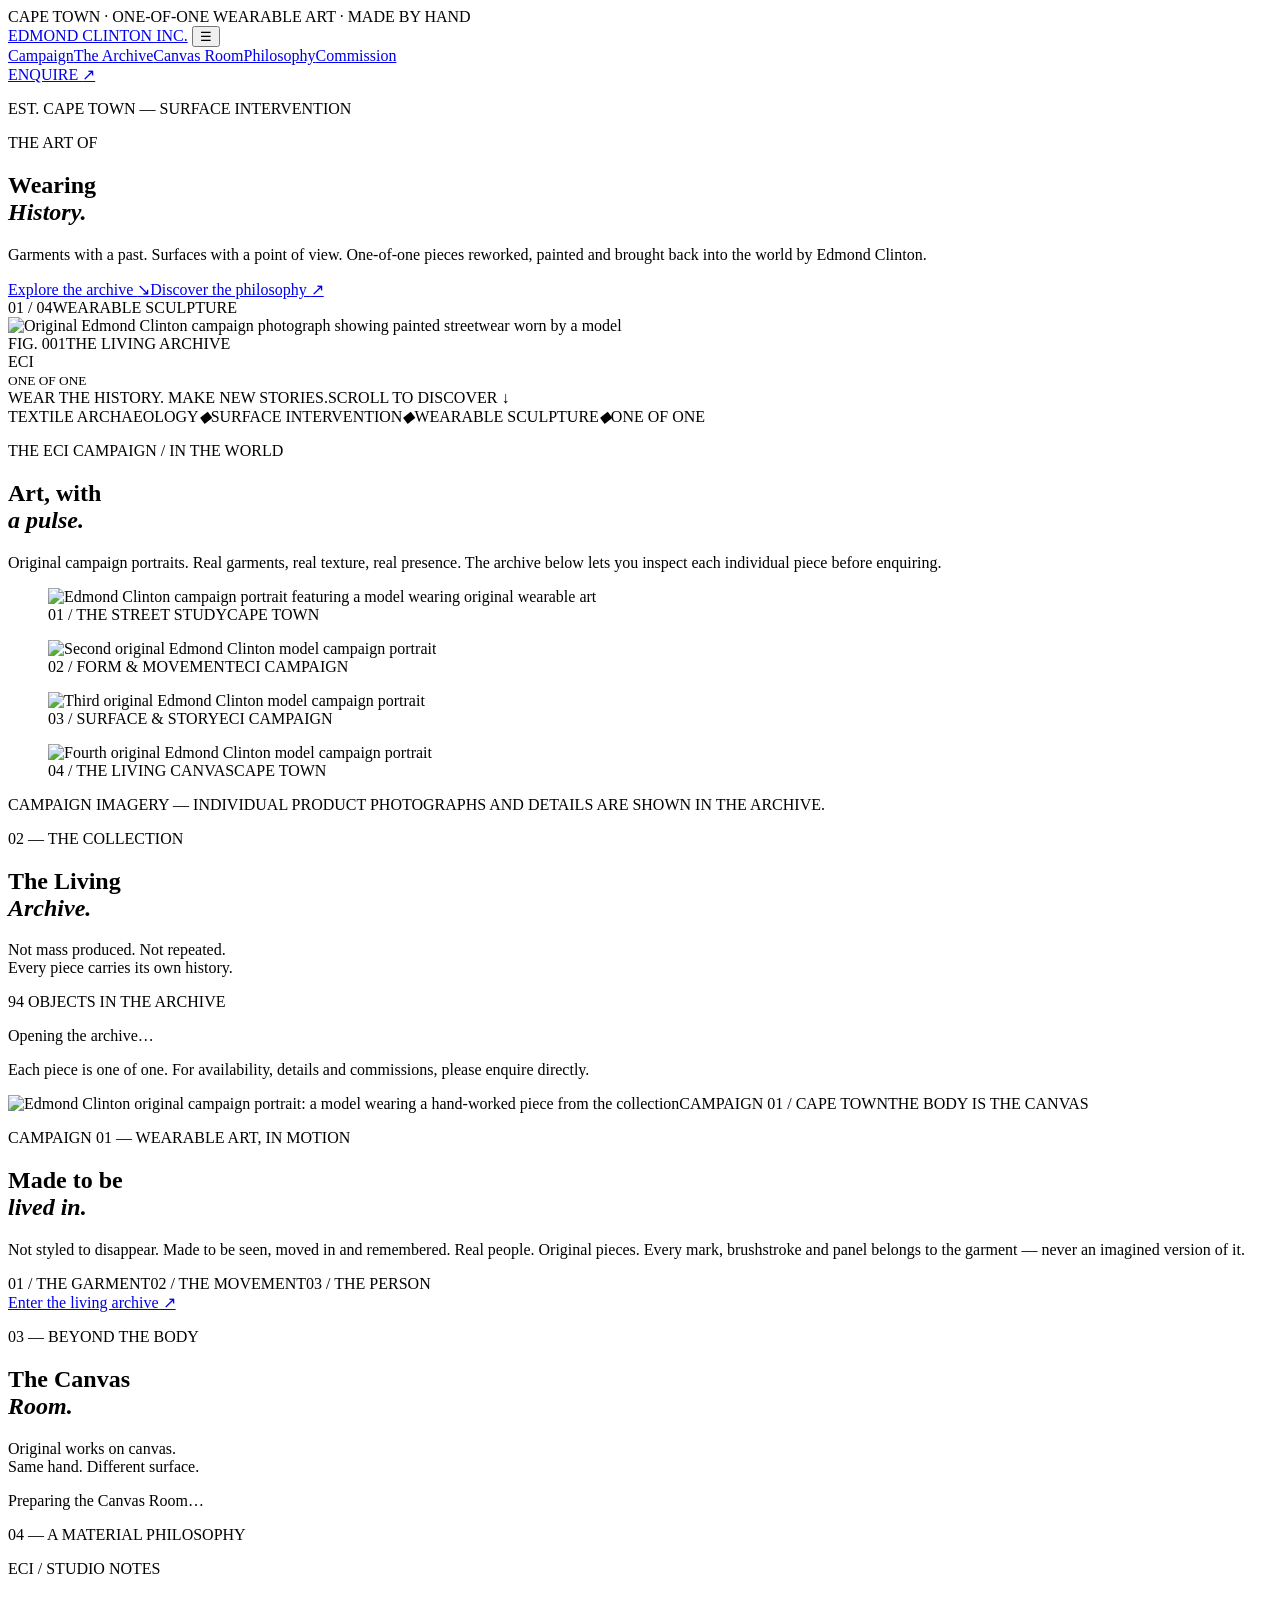
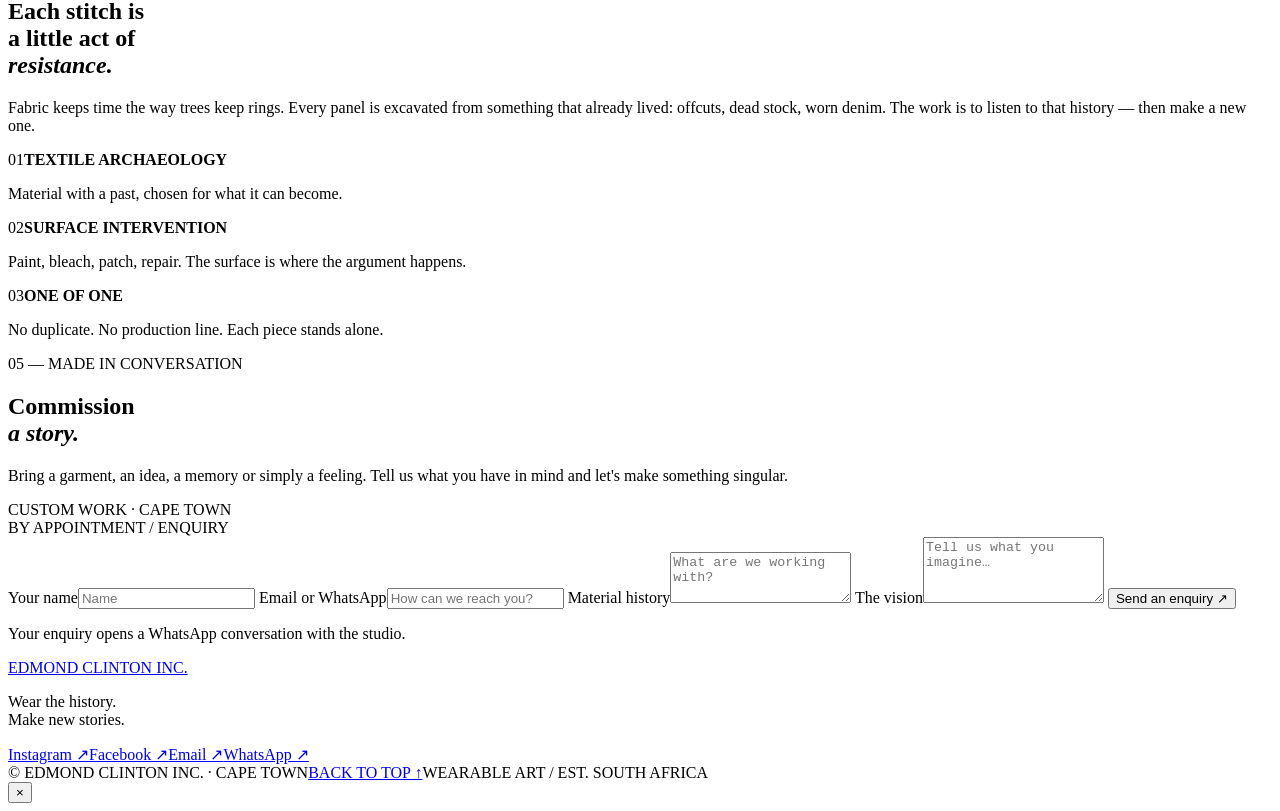
==== public/index.html @ 014661fa "Make the Edmond Clinton Inc. website feel like a million-dollar luxury fashion house while preservin" ====
<!doctype html>
<html lang="en">
<head>
<meta charset="utf-8">
<meta name="viewport" content="width=device-width,initial-scale=1">
<meta name="theme-color" content="#e8e1d5">
<title>Edmond Clinton Inc. — Wearable Art, Cape Town</title>
<meta name="description" content="One-of-one wearable art by Edmond Clinton. Reworked garments, hand-painted denim, bags and original canvases from Cape Town.">
<link rel="preconnect" href="https://asset-huggers.lovable.app">
<link rel="preconnect" href="https://fonts.googleapis.com">
<link rel="preconnect" href="https://fonts.gstatic.com" crossorigin>
<link href="https://fonts.googleapis.com/css2?family=DM+Sans:wght@400;500;600;700&family=Italiana&display=swap" rel="stylesheet">
<link rel="stylesheet" href="/styles.css">
<script defer src="/app.js"></script>
</head>
<body>
<div class="announcement">CAPE TOWN · ONE-OF-ONE WEARABLE ART · MADE BY HAND</div>
<header class="site-header">
  <a class="wordmark" href="#top" aria-label="Edmond Clinton Inc. home">EDMOND CLINTON <span>INC.</span></a>
  <button class="menu-toggle" aria-label="Open menu" aria-expanded="false">☰</button>
  <nav class="main-nav" aria-label="Main navigation">
    <a href="#campaign-portraits">Campaign</a><a href="#archive">The Archive</a><a href="#canvas-room">Canvas Room</a><a href="#philosophy">Philosophy</a><a href="#commission">Commission</a>
  </nav>
  <a class="header-contact" href="https://wa.me/27736453141" target="_blank" rel="noreferrer">ENQUIRE <span>↗</span></a>
</header>
<main id="top">
  <section class="hero">
    <div class="hero-copy">
      <p class="eyebrow">EST. CAPE TOWN — SURFACE INTERVENTION</p>
      <p class="hero-kicker">THE ART OF</p>
      <h1>Wearing<br><em>History.</em></h1>
      <p class="hero-intro">Garments with a past. Surfaces with a point of view. One-of-one pieces reworked, painted and brought back into the world by Edmond Clinton.</p>
      <div class="hero-actions"><a class="button button-dark" href="#archive">Explore the archive <span>↘</span></a><a class="text-link" href="#philosophy">Discover the philosophy <span>↗</span></a></div>
      <div class="hero-index"><span>01 / 04</span><span>WEARABLE SCULPTURE</span></div>
    </div>
    <div class="hero-visual">
      <img class="hero-main-image" src="https://asset-huggers.lovable.app/__l5e/assets-v1/2b3abc9a-4fe6-4f8a-a78d-d87d293d0a7b/hero-current-01.webp" alt="Original Edmond Clinton campaign photograph showing painted streetwear worn by a model">
      <div class="image-note"><span>FIG. 001</span><span>THE LIVING ARCHIVE</span></div>
      <div class="hero-stamp">ECI<br><small>ONE OF ONE</small></div>
    </div>
    <div class="hero-bottom"><span>WEAR THE HISTORY. MAKE NEW STORIES.</span><span>SCROLL TO DISCOVER ↓</span></div>
  </section>

  <section class="manifesto-strip" aria-label="Studio principles"><span>TEXTILE ARCHAEOLOGY</span><i aria-hidden="true">◆</i><span>SURFACE INTERVENTION</span><i aria-hidden="true">◆</i><span>WEARABLE SCULPTURE</span><i aria-hidden="true">◆</i><span>ONE OF ONE</span></section>

  <section class="model-editorial reveal-section" id="campaign-portraits">
    <div class="model-editorial-heading"><p class="eyebrow">THE ECI CAMPAIGN / IN THE WORLD</p><h2>Art, with<br><em>a pulse.</em></h2><p>Original campaign portraits. Real garments, real texture, real presence. The archive below lets you inspect each individual piece before enquiring.</p></div>
    <div class="model-editorial-grid">
      <figure class="model-portrait portrait-tall"><img loading="lazy" src="https://asset-huggers.lovable.app/__l5e/assets-v1/2b3abc9a-4fe6-4f8a-a78d-d87d293d0a7b/hero-current-01.webp" alt="Edmond Clinton campaign portrait featuring a model wearing original wearable art"><figcaption><span>01 / THE STREET STUDY</span><span>CAPE TOWN</span></figcaption></figure>
      <figure class="model-portrait portrait-offset"><img loading="lazy" src="https://asset-huggers.lovable.app/__l5e/assets-v1/9ddf5e12-3514-4181-bae5-a12264320779/hero-current-02.webp" alt="Second original Edmond Clinton model campaign portrait"><figcaption><span>02 / FORM & MOVEMENT</span><span>ECI CAMPAIGN</span></figcaption></figure>
      <figure class="model-portrait"><img loading="lazy" src="https://asset-huggers.lovable.app/__l5e/assets-v1/924d585c-c392-46d4-99f9-01ea27f6611c/hero-current-03.webp" alt="Third original Edmond Clinton model campaign portrait"><figcaption><span>03 / SURFACE & STORY</span><span>ECI CAMPAIGN</span></figcaption></figure>
      <figure class="model-portrait portrait-offset"><img loading="lazy" src="https://asset-huggers.lovable.app/__l5e/assets-v1/ac287510-113c-434d-a4fc-0f08b7e56bba/hero-current-04.webp" alt="Fourth original Edmond Clinton model campaign portrait"><figcaption><span>04 / THE LIVING CANVAS</span><span>CAPE TOWN</span></figcaption></figure>
    </div>
    <p class="model-editorial-note">CAMPAIGN IMAGERY — INDIVIDUAL PRODUCT PHOTOGRAPHS AND DETAILS ARE SHOWN IN THE ARCHIVE.</p>
  </section>

  <section class="section archive-section" id="archive">
    <div class="section-heading">
      <div><p class="eyebrow">02 — THE COLLECTION</p><h2>The Living<br><em>Archive.</em></h2></div>
      <p class="section-aside">Not mass produced. Not repeated.<br>Every piece carries its own history.</p>
    </div>
    <div class="archive-toolbar"><p><span id="item-count">94</span> OBJECTS IN THE ARCHIVE</p><div class="filters" id="filters" aria-label="Filter archive"></div></div>
    <div class="product-grid" id="product-grid" aria-live="polite"><div class="loading">Opening the archive…</div></div>
    <p class="archive-footnote">Each piece is one of one. For availability, details and commissions, please enquire directly.</p>
  </section>

  <section class="campaign-band reveal-section" aria-label="Wearable Art in Motion campaign">
    <div class="campaign-image"><img src="https://asset-huggers.lovable.app/__l5e/assets-v1/924d585c-c392-46d4-99f9-01ea27f6611c/hero-current-03.webp" alt="Edmond Clinton original campaign portrait: a model wearing a hand-worked piece from the collection"><span class="campaign-image-index">CAMPAIGN 01 / CAPE TOWN</span><span class="campaign-image-caption">THE BODY IS THE CANVAS</span></div>
    <div class="campaign-copy"><p class="eyebrow">CAMPAIGN 01 — WEARABLE ART, IN MOTION</p><h2>Made to be<br><em>lived in.</em></h2><p>Not styled to disappear. Made to be seen, moved in and remembered. Real people. Original pieces. Every mark, brushstroke and panel belongs to the garment — never an imagined version of it.</p><div class="campaign-credits"><span>01 / THE GARMENT</span><span>02 / THE MOVEMENT</span><span>03 / THE PERSON</span></div><a class="text-link" href="#archive">Enter the living archive ↗</a></div>
  </section>

  <section class="section canvas-section" id="canvas-room">
    <div class="section-heading"><div><p class="eyebrow">03 — BEYOND THE BODY</p><h2>The Canvas<br><em>Room.</em></h2></div><p class="section-aside">Original works on canvas.<br>Same hand. Different surface.</p></div>
    <div class="canvas-grid" id="canvas-grid"><div class="loading">Preparing the Canvas Room…</div></div>
  </section>

  <section class="philosophy" id="philosophy">
    <div class="philosophy-top"><p class="eyebrow">04 — A MATERIAL PHILOSOPHY</p><span>ECI / STUDIO NOTES</span></div>
    <h2>Each stitch is<br>a little act of<br><em>resistance.</em></h2>
    <div class="philosophy-bottom"><p>Fabric keeps time the way trees keep rings. Every panel is excavated from something that already lived: offcuts, dead stock, worn denim. The work is to listen to that history — then make a new one.</p><div class="principles"><div><span>01</span><strong>TEXTILE ARCHAEOLOGY</strong><p>Material with a past, chosen for what it can become.</p></div><div><span>02</span><strong>SURFACE INTERVENTION</strong><p>Paint, bleach, patch, repair. The surface is where the argument happens.</p></div><div><span>03</span><strong>ONE OF ONE</strong><p>No duplicate. No production line. Each piece stands alone.</p></div></div></div>
  </section>

  <section class="commission-section" id="commission">
    <div class="commission-intro"><p class="eyebrow">05 — MADE IN CONVERSATION</p><h2>Commission<br><em>a story.</em></h2><p>Bring a garment, an idea, a memory or simply a feeling. Tell us what you have in mind and let's make something singular.</p><div class="commission-note">CUSTOM WORK · CAPE TOWN<br>BY APPOINTMENT / ENQUIRY</div></div>
    <form class="commission-form" id="commission-form">
      <label>Your name<input name="name" required placeholder="Name"></label>
      <label>Email or WhatsApp<input name="contact" required placeholder="How can we reach you?"></label>
      <label>Material history<textarea name="material" rows="3" placeholder="What are we working with?"></textarea></label>
      <label>The vision<textarea name="vision" rows="4" placeholder="Tell us what you imagine…"></textarea></label>
      <button class="button button-light" type="submit">Send an enquiry <span>↗</span></button>
      <p class="form-note">Your enquiry opens a WhatsApp conversation with the studio.</p>
    </form>
  </section>
</main>
<footer class="site-footer" id="contact"><div class="footer-top"><a class="wordmark footer-wordmark" href="#top">EDMOND CLINTON <span>INC.</span></a><p>Wear the history.<br>Make new stories.</p><div class="footer-links"><a href="https://instagram.com/Bulkchaser1212" target="_blank" rel="noreferrer">Instagram ↗</a><a href="https://facebook.com/Bulkchaser" target="_blank" rel="noreferrer">Facebook ↗</a><a href="mailto:bulkchaser664@gmail.com">Email ↗</a><a href="https://wa.me/27736453141" target="_blank" rel="noreferrer">WhatsApp ↗</a></div></div><div class="footer-bottom"><span>© EDMOND CLINTON INC. · CAPE TOWN</span><a href="#top">BACK TO TOP ↑</a><span>WEARABLE ART / EST. SOUTH AFRICA</span></div></footer>

<div class="product-modal" id="product-modal" aria-hidden="true"><button class="modal-close" aria-label="Close details">×</button><div class="modal-content" id="modal-content"></div></div>
</body>
</html>
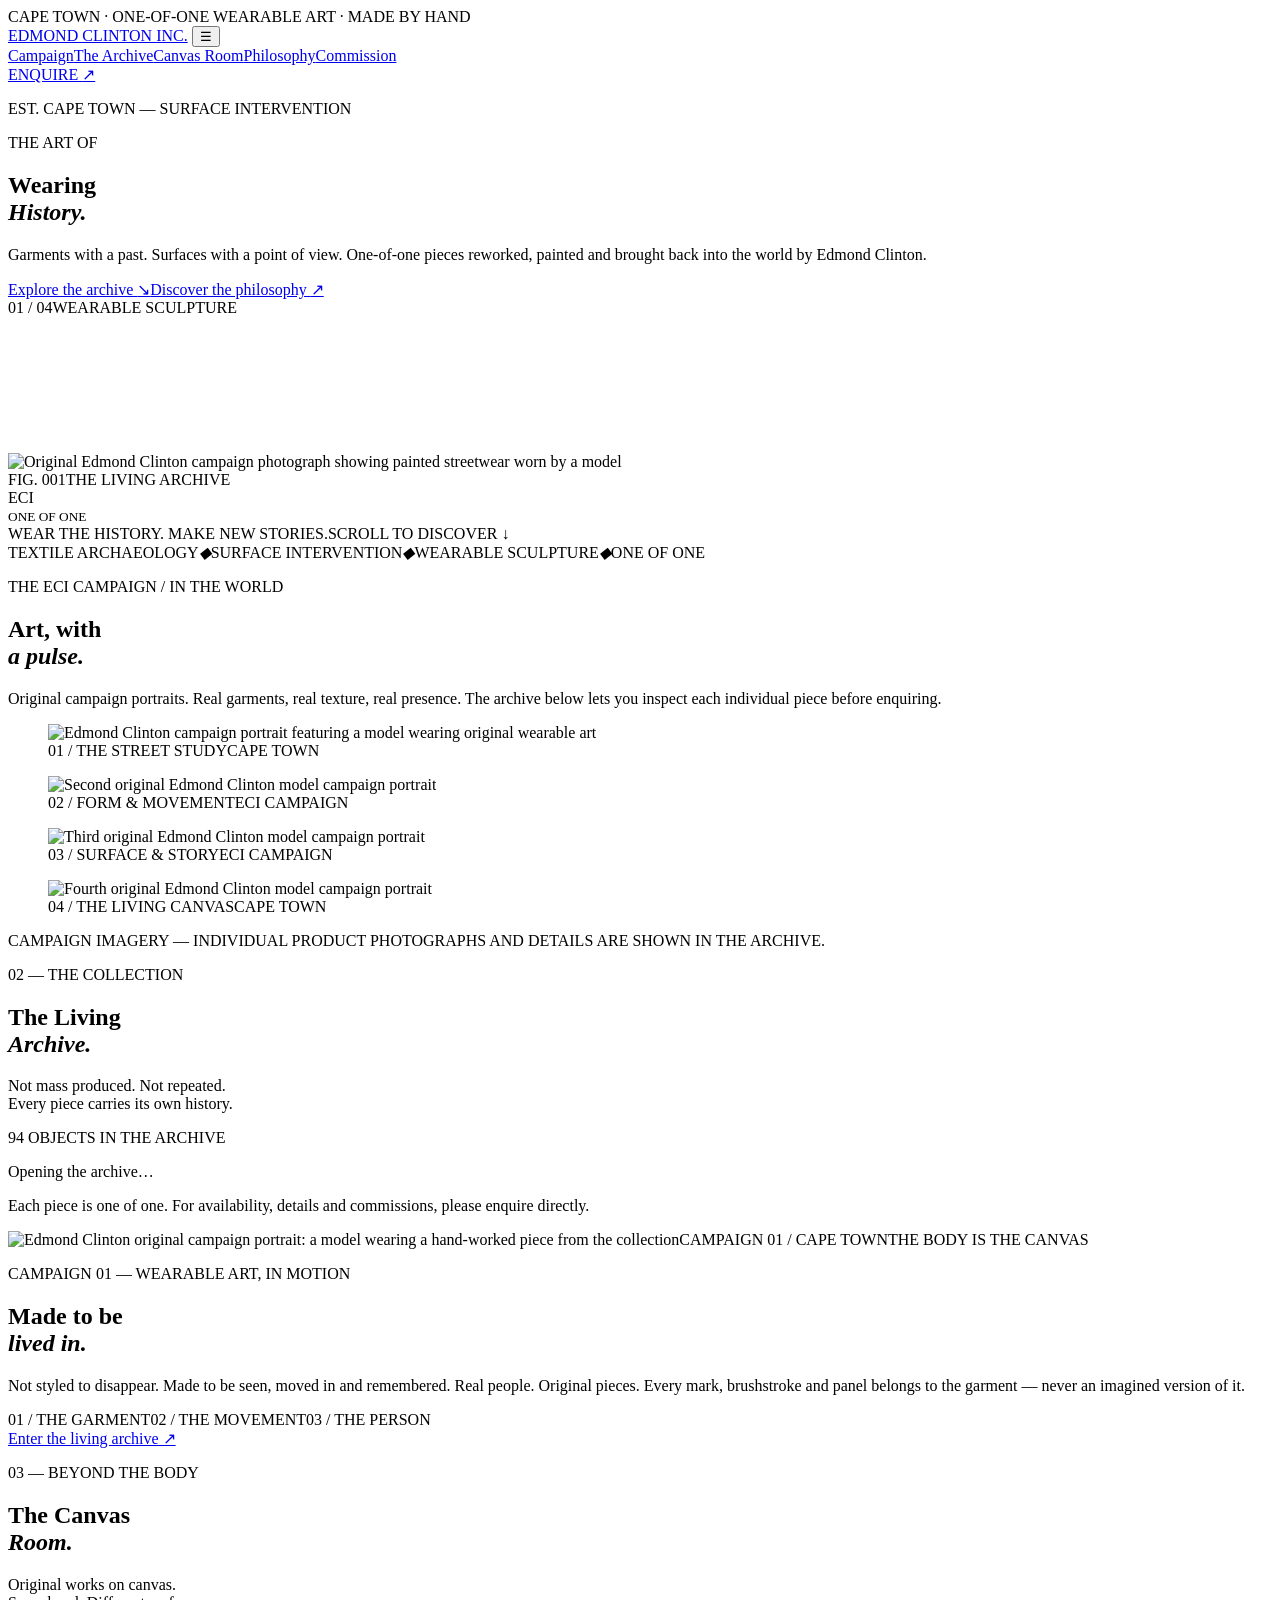
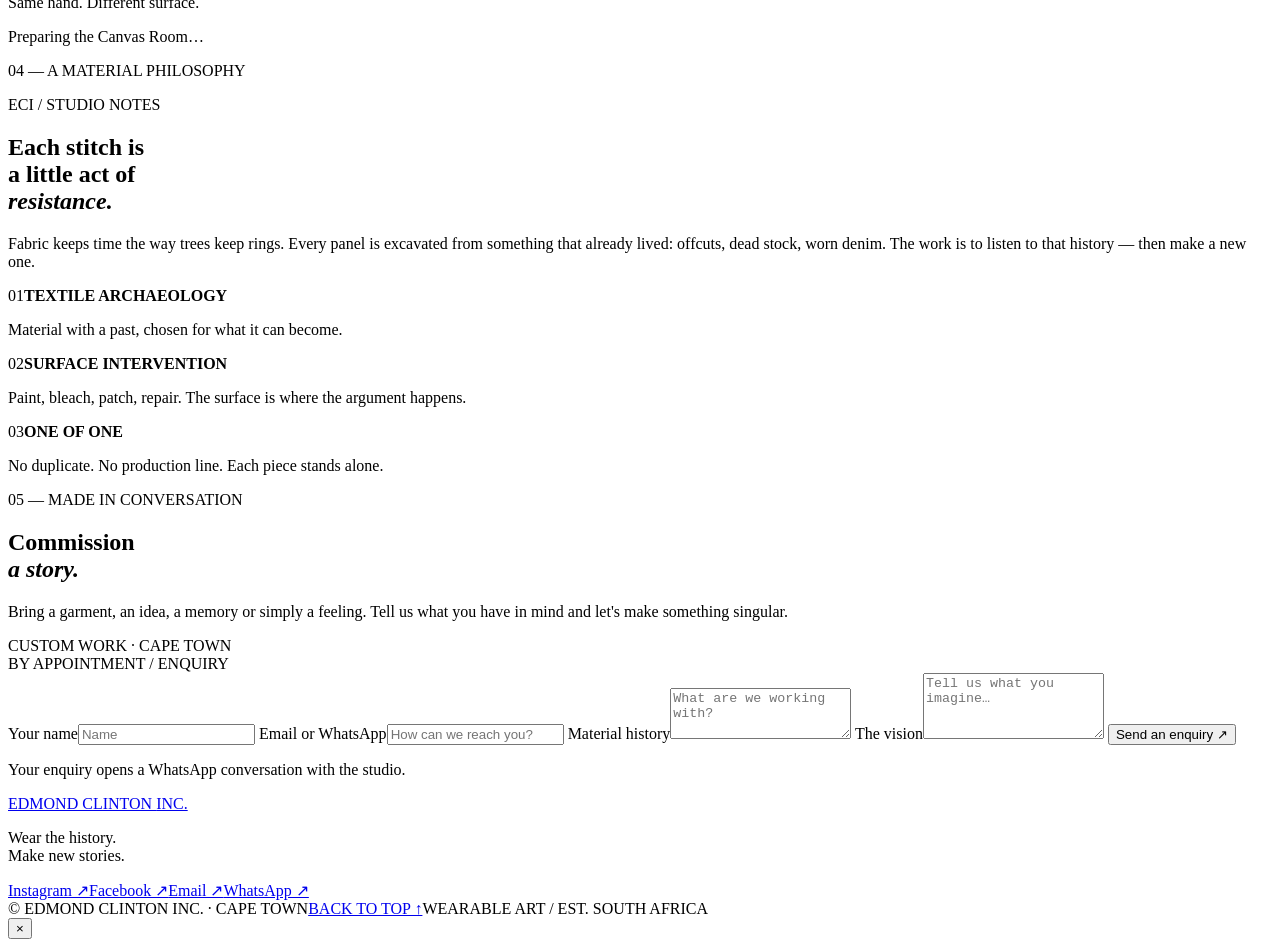
==== commit f08d21bd: "Replace the background of the selected original campaign portrait using real foreground segmentation" ====
--- a/public/index.html
+++ b/public/index.html
@@ -34,7 +34,8 @@
       <div class="hero-index"><span>01 / 04</span><span>WEARABLE SCULPTURE</span></div>
     </div>
     <div class="hero-visual">
-      <img class="hero-main-image" src="https://asset-huggers.lovable.app/__l5e/assets-v1/2b3abc9a-4fe6-4f8a-a78d-d87d293d0a7b/hero-current-01.webp" alt="Original Edmond Clinton campaign photograph showing painted streetwear worn by a model">
+      <img id="hero-original-image" class="hero-main-image" src="/images/campaign-original-01.webp" alt="Original Edmond Clinton campaign photograph showing painted streetwear worn by a model">
+      <canvas id="hero-composite-canvas" class="hero-composite-canvas" aria-hidden="true"></canvas>
       <div class="image-note"><span>FIG. 001</span><span>THE LIVING ARCHIVE</span></div>
       <div class="hero-stamp">ECI<br><small>ONE OF ONE</small></div>
     </div>
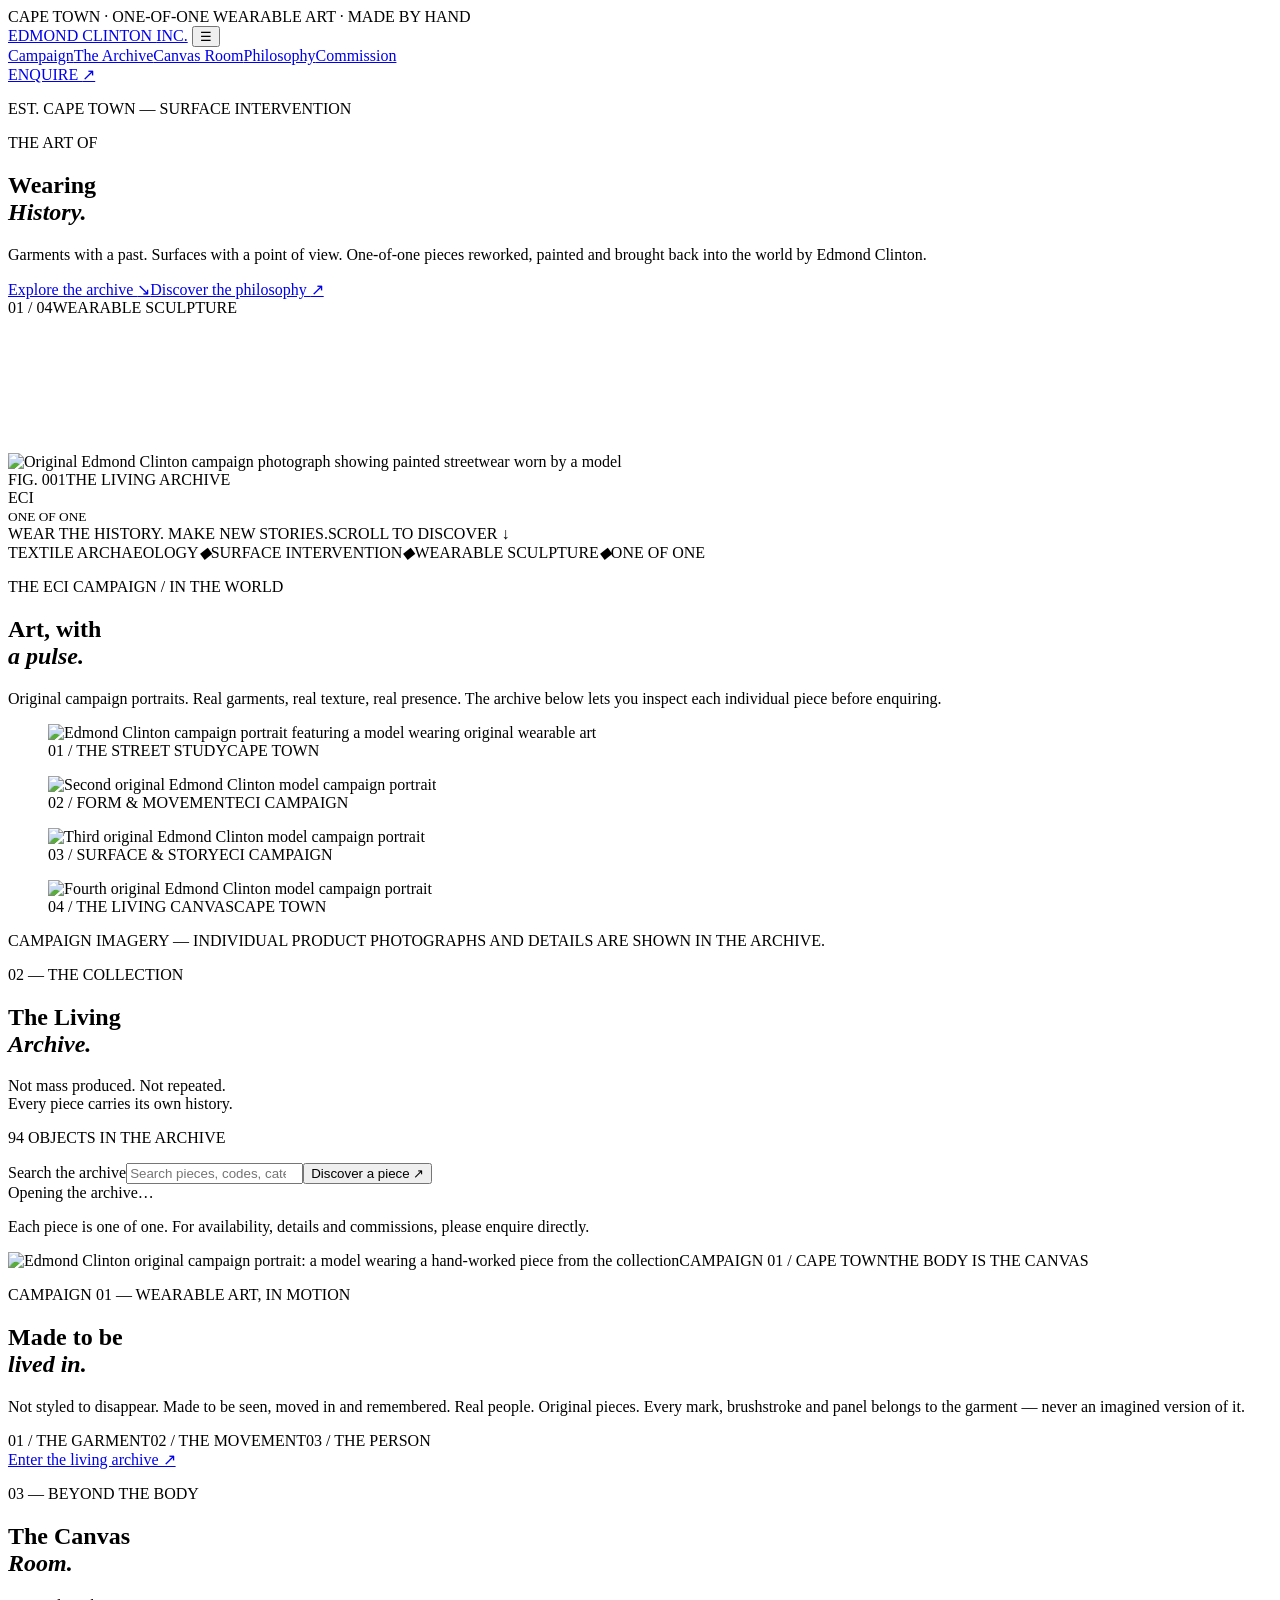
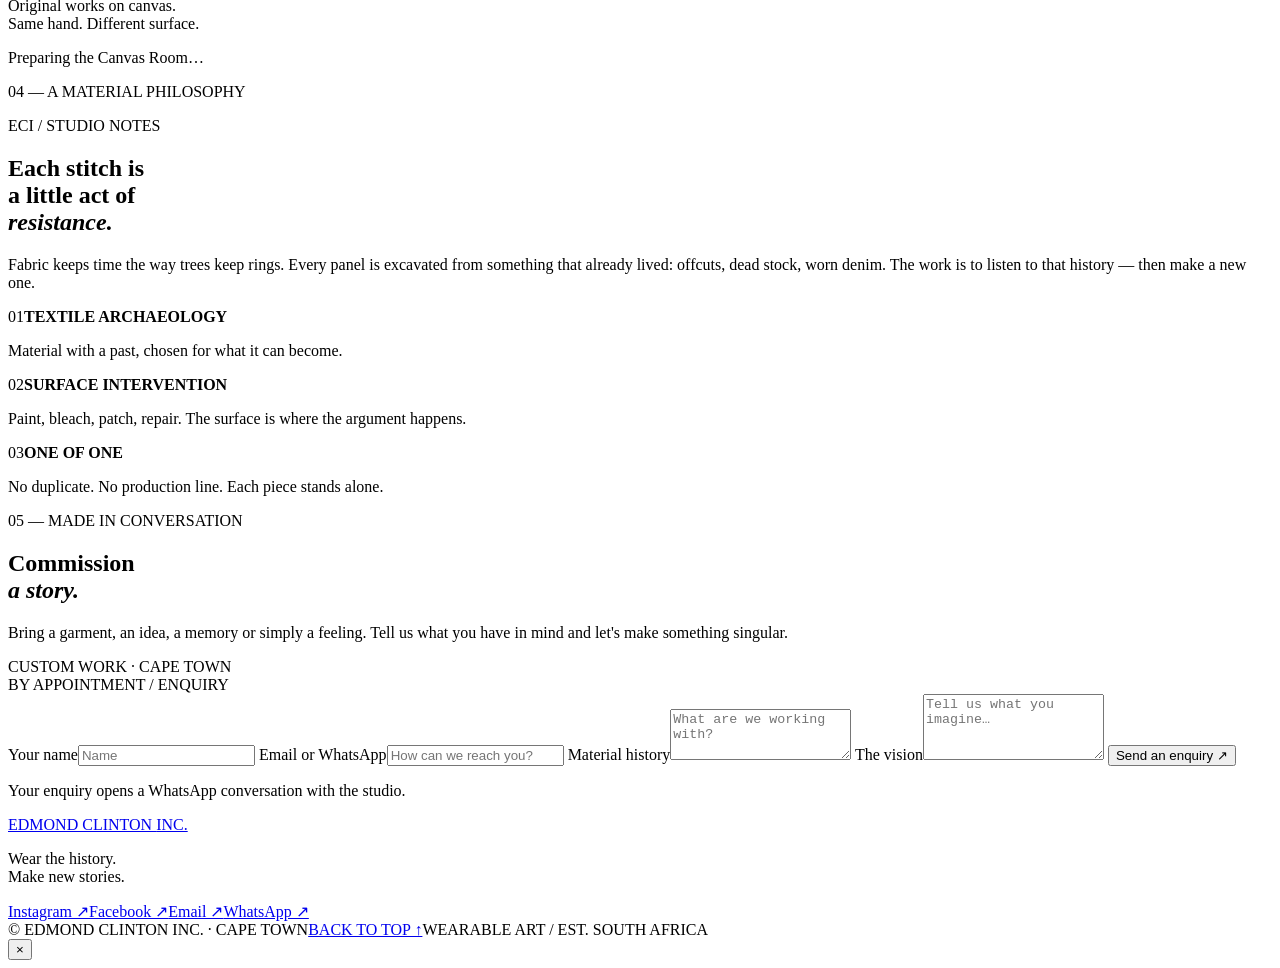
==== commit 1aa16b64: "Improve website speed and make the archive more interactive. Defer campaign processing until after i" ====
--- a/public/index.html
+++ b/public/index.html
@@ -7,6 +7,9 @@
 <title>Edmond Clinton Inc. — Wearable Art, Cape Town</title>
 <meta name="description" content="One-of-one wearable art by Edmond Clinton. Reworked garments, hand-painted denim, bags and original canvases from Cape Town.">
 <link rel="preconnect" href="https://asset-huggers.lovable.app">
+<link rel="preconnect" href="https://cdn.jsdelivr.net" crossorigin>
+<link rel="preconnect" href="https://storage.googleapis.com" crossorigin>
+<link rel="preload" as="image" href="/images/campaign-original-01.webp" fetchpriority="high">
 <link rel="preconnect" href="https://fonts.googleapis.com">
 <link rel="preconnect" href="https://fonts.gstatic.com" crossorigin>
 <link href="https://fonts.googleapis.com/css2?family=DM+Sans:wght@400;500;600;700&family=Italiana&display=swap" rel="stylesheet">
@@ -60,7 +63,7 @@
       <div><p class="eyebrow">02 — THE COLLECTION</p><h2>The Living<br><em>Archive.</em></h2></div>
       <p class="section-aside">Not mass produced. Not repeated.<br>Every piece carries its own history.</p>
     </div>
-    <div class="archive-toolbar"><p><span id="item-count">94</span> OBJECTS IN THE ARCHIVE</p><div class="filters" id="filters" aria-label="Filter archive"></div></div>
+    <div class="archive-toolbar"><p><span id="item-count">94</span> OBJECTS IN THE ARCHIVE</p><div class="archive-tools"><label class="archive-search"><span class="sr-only">Search the archive</span><input id="archive-search" type="search" placeholder="Search pieces, codes, categories…" autocomplete="off"></label><button class="archive-discover" id="archive-discover" type="button">Discover a piece <span>↗</span></button></div><div class="filters" id="filters" aria-label="Filter archive"></div></div>
     <div class="product-grid" id="product-grid" aria-live="polite"><div class="loading">Opening the archive…</div></div>
     <p class="archive-footnote">Each piece is one of one. For availability, details and commissions, please enquire directly.</p>
   </section>
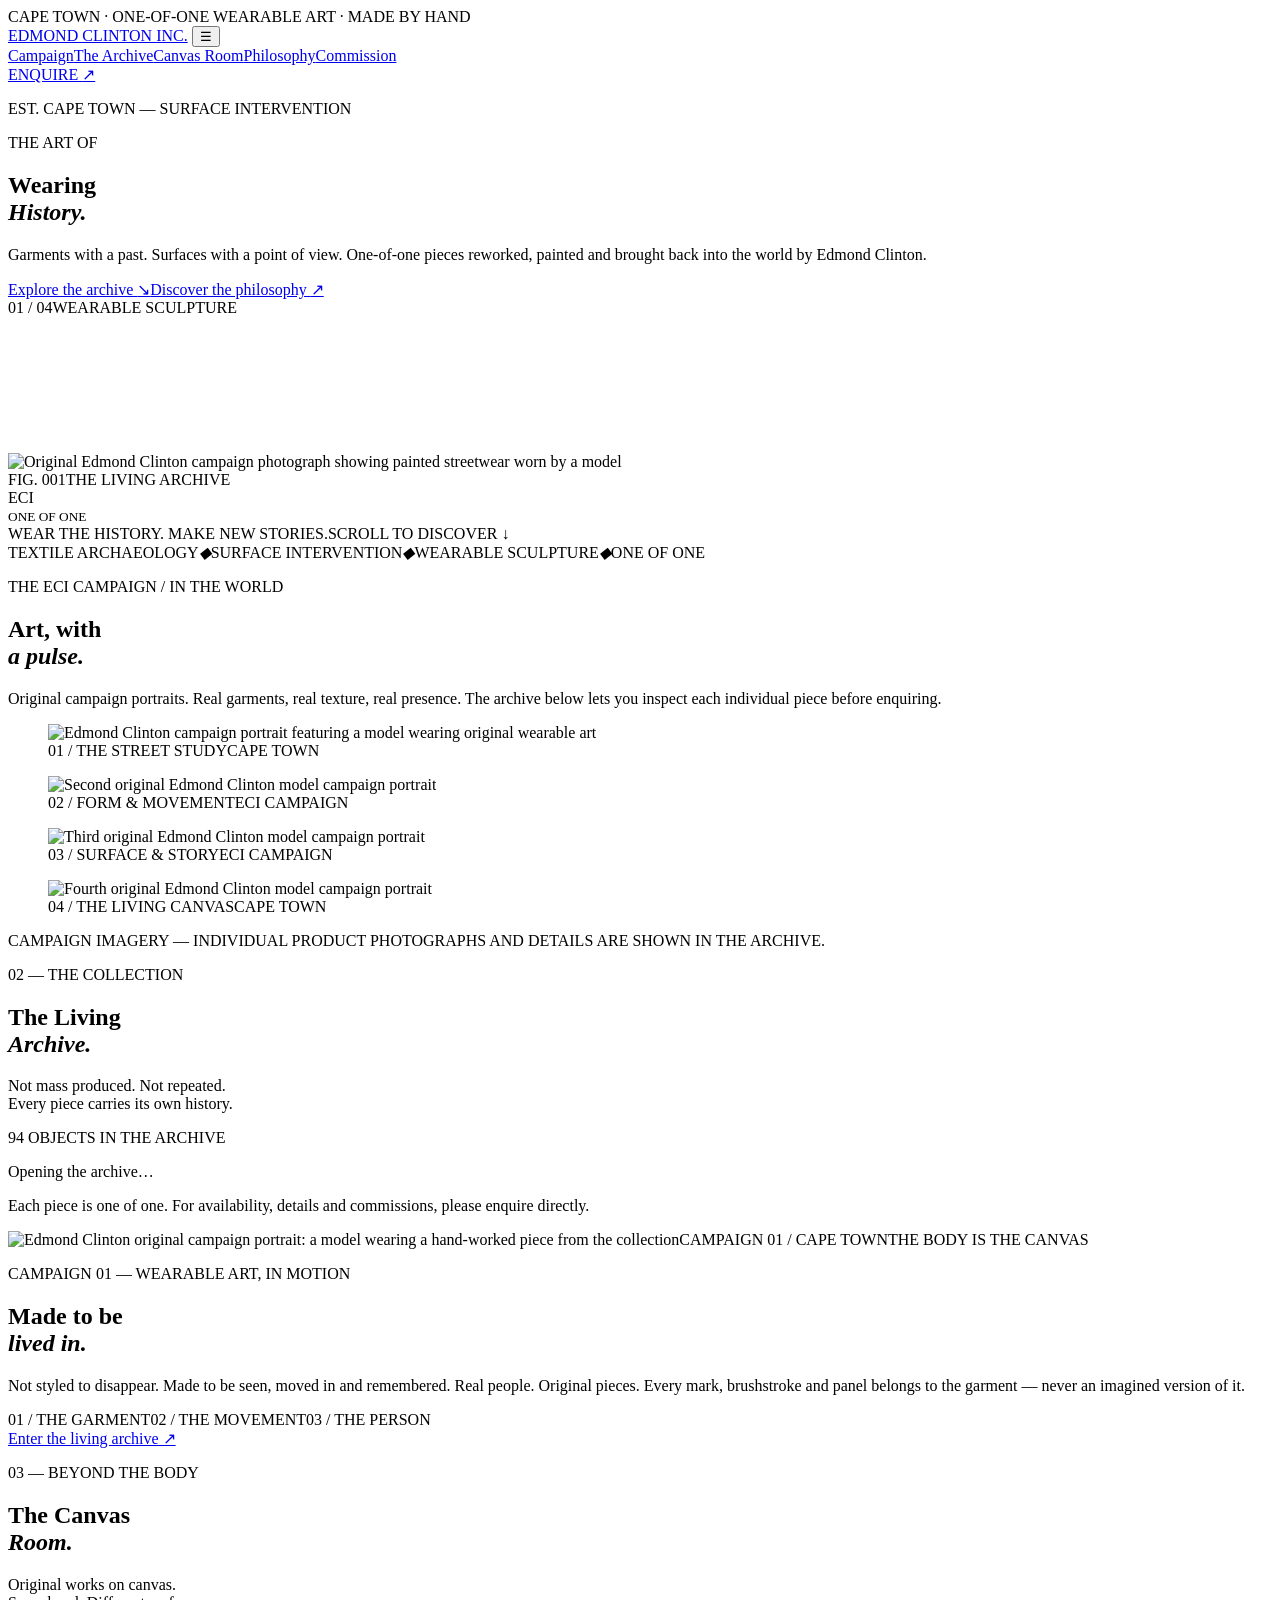
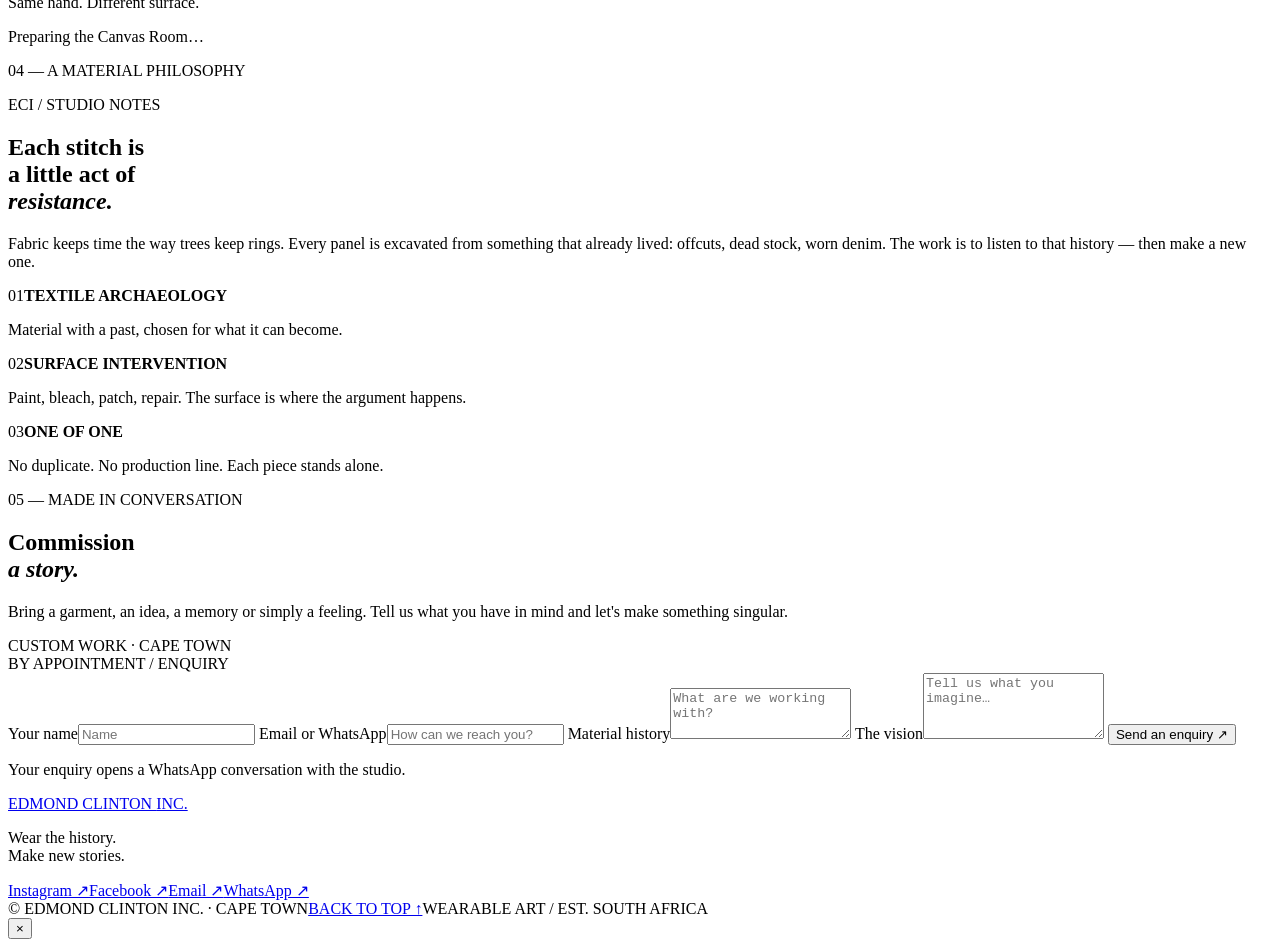
==== commit a372f28c: "Restore the art-gallery direction and remove the boutique-style archive controls. Removed the search" ====
--- a/public/index.html
+++ b/public/index.html
@@ -63,7 +63,7 @@
       <div><p class="eyebrow">02 — THE COLLECTION</p><h2>The Living<br><em>Archive.</em></h2></div>
       <p class="section-aside">Not mass produced. Not repeated.<br>Every piece carries its own history.</p>
     </div>
-    <div class="archive-toolbar"><p><span id="item-count">94</span> OBJECTS IN THE ARCHIVE</p><div class="archive-tools"><label class="archive-search"><span class="sr-only">Search the archive</span><input id="archive-search" type="search" placeholder="Search pieces, codes, categories…" autocomplete="off"></label><button class="archive-discover" id="archive-discover" type="button">Discover a piece <span>↗</span></button></div><div class="filters" id="filters" aria-label="Filter archive"></div></div>
+    <div class="archive-toolbar"><p><span id="item-count">94</span> OBJECTS IN THE ARCHIVE</p><div class="filters" id="filters" aria-label="Filter archive"></div></div>
     <div class="product-grid" id="product-grid" aria-live="polite"><div class="loading">Opening the archive…</div></div>
     <p class="archive-footnote">Each piece is one of one. For availability, details and commissions, please enquire directly.</p>
   </section>
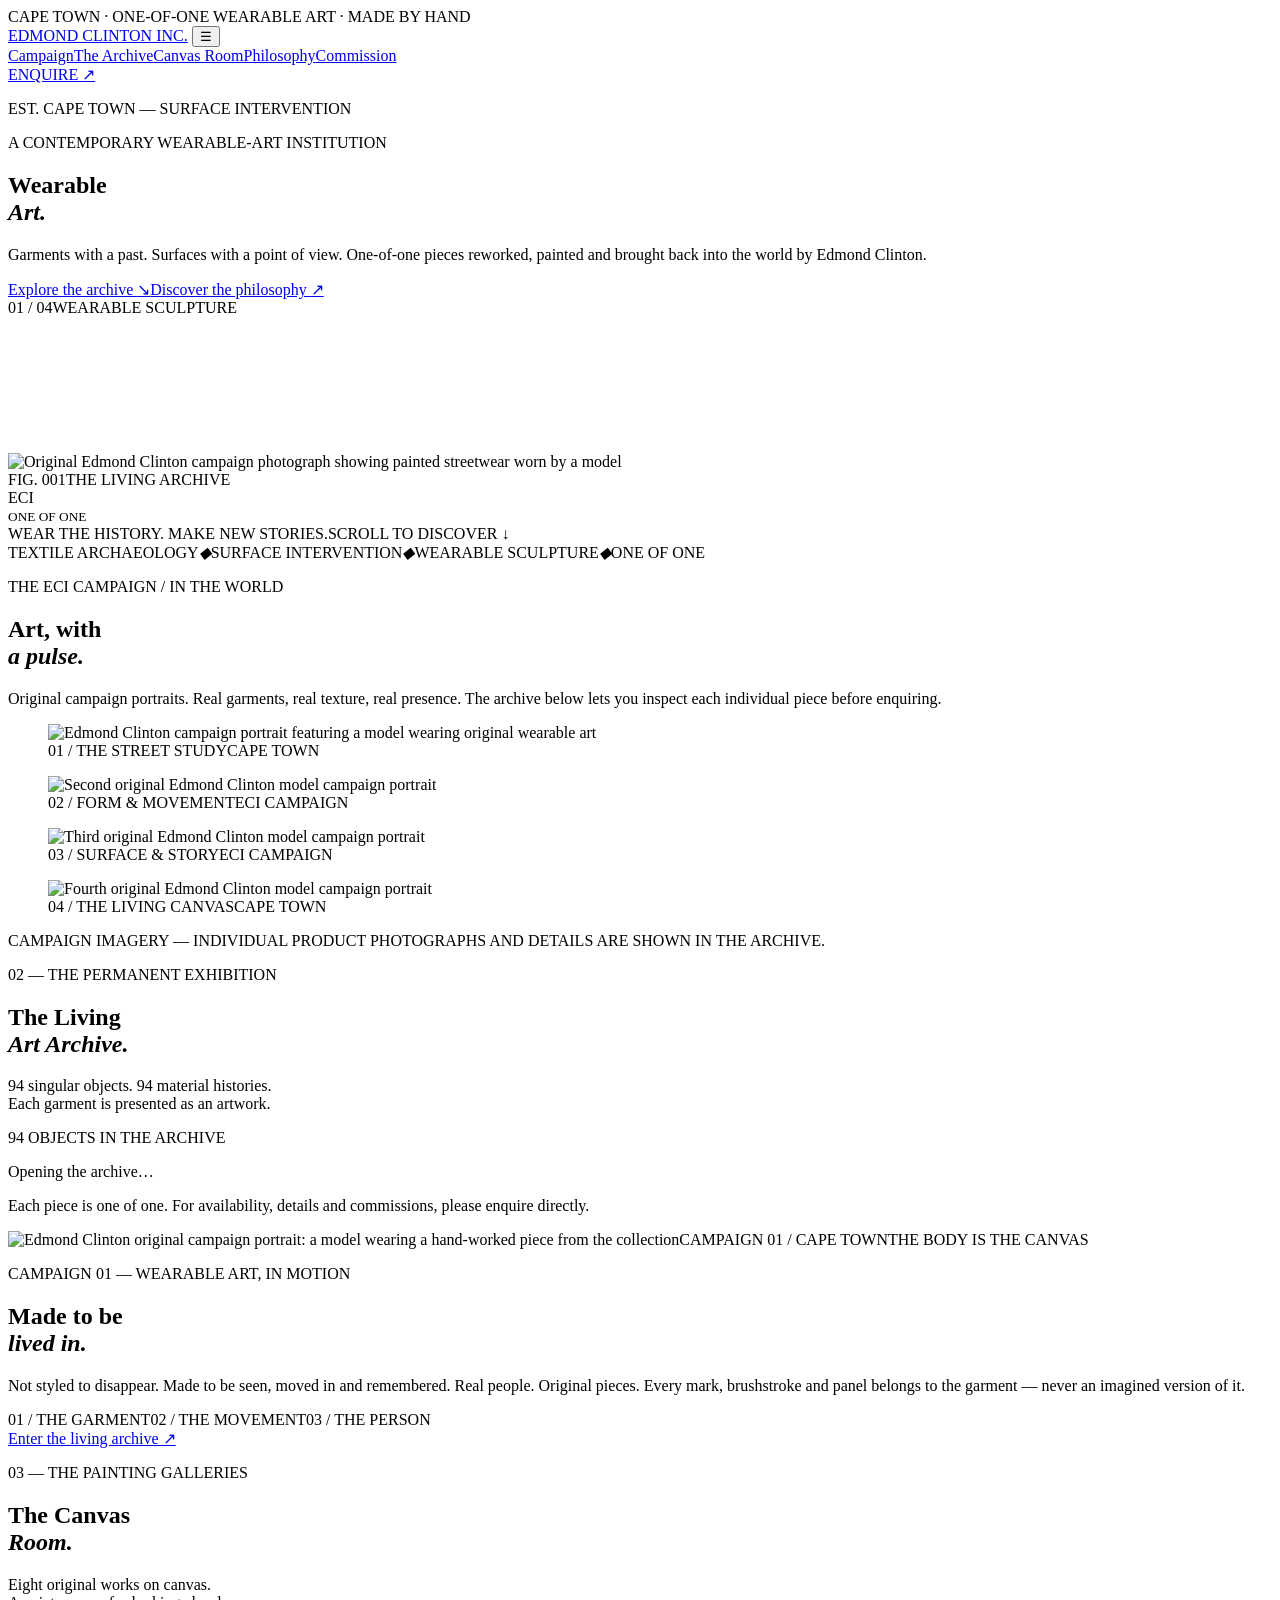
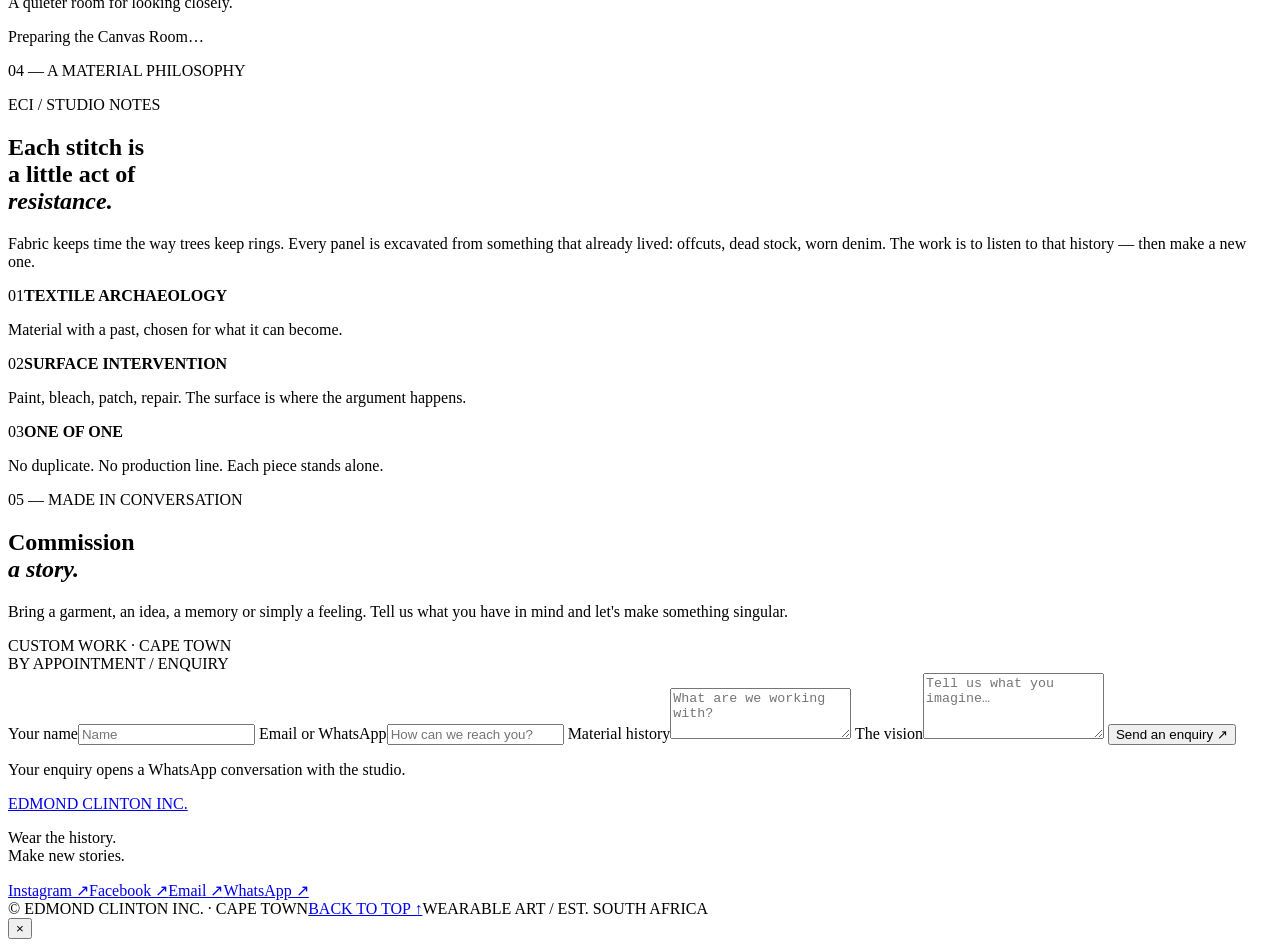
==== commit 94dc4f1b: "Restore the stronger Version 12 limestone background direction and transform Edmond Clinton Inc. int" ====
--- a/public/index.html
+++ b/public/index.html
@@ -30,8 +30,8 @@
   <section class="hero">
     <div class="hero-copy">
       <p class="eyebrow">EST. CAPE TOWN — SURFACE INTERVENTION</p>
-      <p class="hero-kicker">THE ART OF</p>
-      <h1>Wearing<br><em>History.</em></h1>
+      <p class="hero-kicker">A CONTEMPORARY WEARABLE-ART INSTITUTION</p>
+      <h1>Wearable<br><em>Art.</em></h1>
       <p class="hero-intro">Garments with a past. Surfaces with a point of view. One-of-one pieces reworked, painted and brought back into the world by Edmond Clinton.</p>
       <div class="hero-actions"><a class="button button-dark" href="#archive">Explore the archive <span>↘</span></a><a class="text-link" href="#philosophy">Discover the philosophy <span>↗</span></a></div>
       <div class="hero-index"><span>01 / 04</span><span>WEARABLE SCULPTURE</span></div>
@@ -60,8 +60,8 @@
 
   <section class="section archive-section" id="archive">
     <div class="section-heading">
-      <div><p class="eyebrow">02 — THE COLLECTION</p><h2>The Living<br><em>Archive.</em></h2></div>
-      <p class="section-aside">Not mass produced. Not repeated.<br>Every piece carries its own history.</p>
+      <div><p class="eyebrow">02 — THE PERMANENT EXHIBITION</p><h2>The Living<br><em>Art Archive.</em></h2></div>
+      <p class="section-aside">94 singular objects. 94 material histories.<br>Each garment is presented as an artwork.</p>
     </div>
     <div class="archive-toolbar"><p><span id="item-count">94</span> OBJECTS IN THE ARCHIVE</p><div class="filters" id="filters" aria-label="Filter archive"></div></div>
     <div class="product-grid" id="product-grid" aria-live="polite"><div class="loading">Opening the archive…</div></div>
@@ -74,7 +74,7 @@
   </section>
 
   <section class="section canvas-section" id="canvas-room">
-    <div class="section-heading"><div><p class="eyebrow">03 — BEYOND THE BODY</p><h2>The Canvas<br><em>Room.</em></h2></div><p class="section-aside">Original works on canvas.<br>Same hand. Different surface.</p></div>
+    <div class="section-heading"><div><p class="eyebrow">03 — THE PAINTING GALLERIES</p><h2>The Canvas<br><em>Room.</em></h2></div><p class="section-aside">Eight original works on canvas.<br>A quieter room for looking closely.</p></div>
     <div class="canvas-grid" id="canvas-grid"><div class="loading">Preparing the Canvas Room…</div></div>
   </section>
 
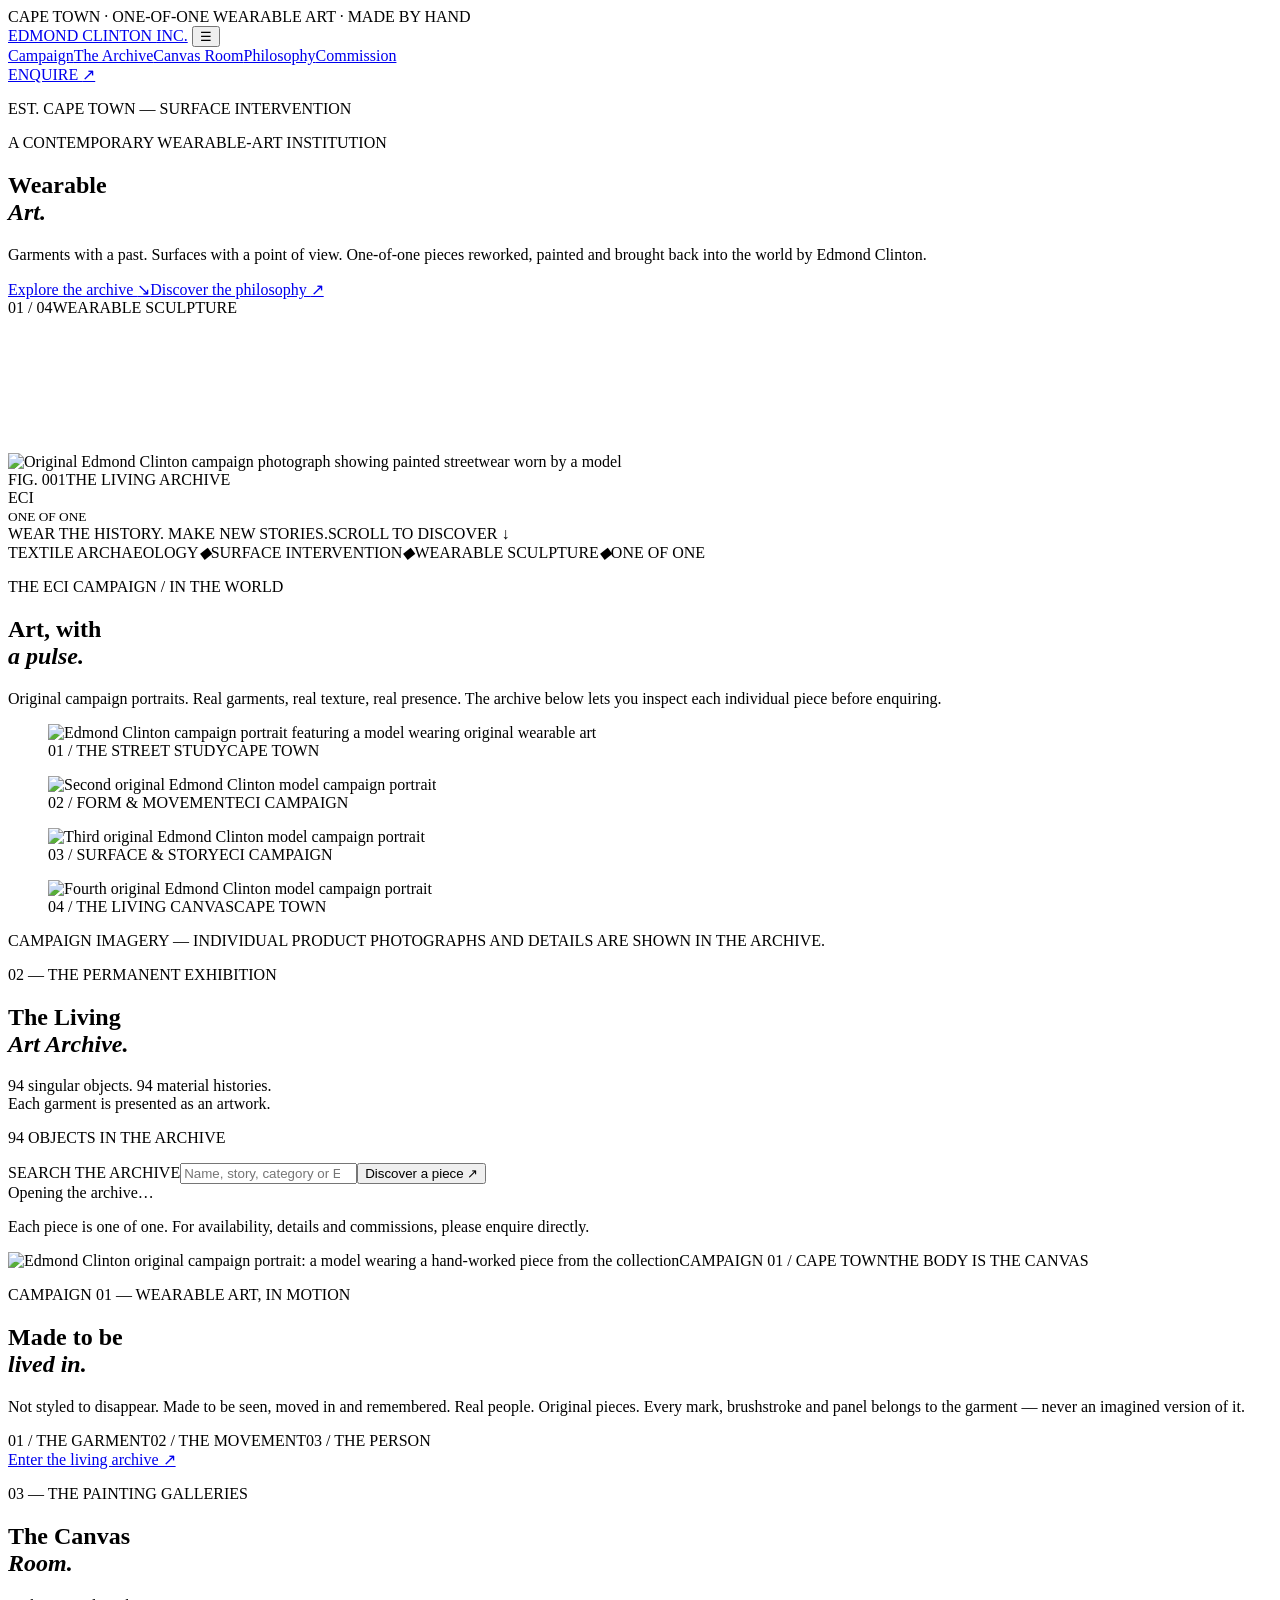
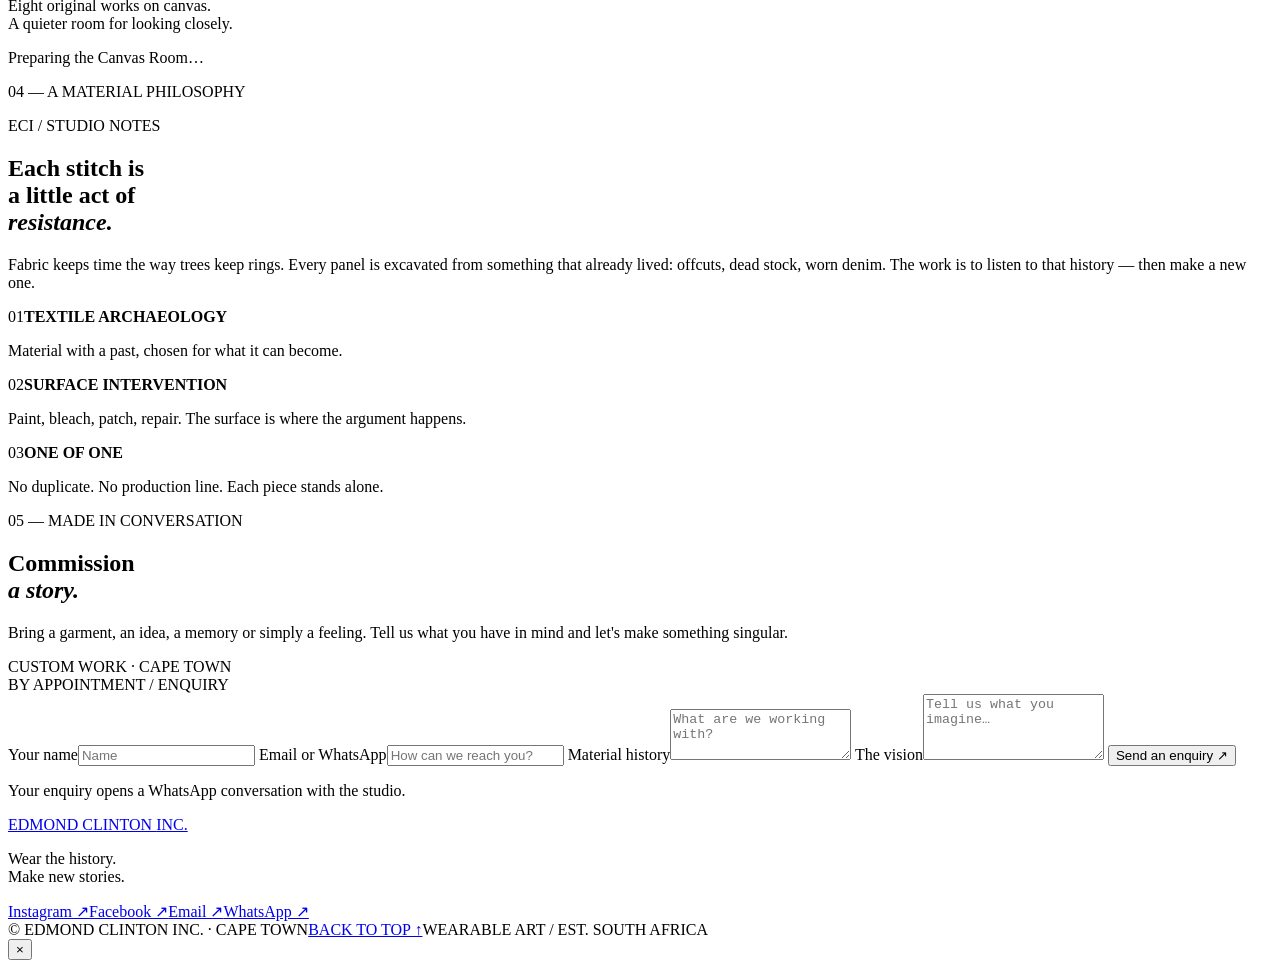
==== commit 692a8bd6: "Continue building our website. Improved the Living Art Archive with instant search across product na" ====
--- a/public/index.html
+++ b/public/index.html
@@ -64,6 +64,7 @@
       <p class="section-aside">94 singular objects. 94 material histories.<br>Each garment is presented as an artwork.</p>
     </div>
     <div class="archive-toolbar"><p><span id="item-count">94</span> OBJECTS IN THE ARCHIVE</p><div class="filters" id="filters" aria-label="Filter archive"></div></div>
+    <div class="archive-discovery-controls"><label class="archive-search"><span>SEARCH THE ARCHIVE</span><input id="archive-search" type="search" autocomplete="off" placeholder="Name, story, category or ECI code…" aria-label="Search products by name, description, category or ECI code"></label><button class="discover-button" id="discover-piece" type="button">Discover a piece <span>↗</span></button></div>
     <div class="product-grid" id="product-grid" aria-live="polite"><div class="loading">Opening the archive…</div></div>
     <p class="archive-footnote">Each piece is one of one. For availability, details and commissions, please enquire directly.</p>
   </section>
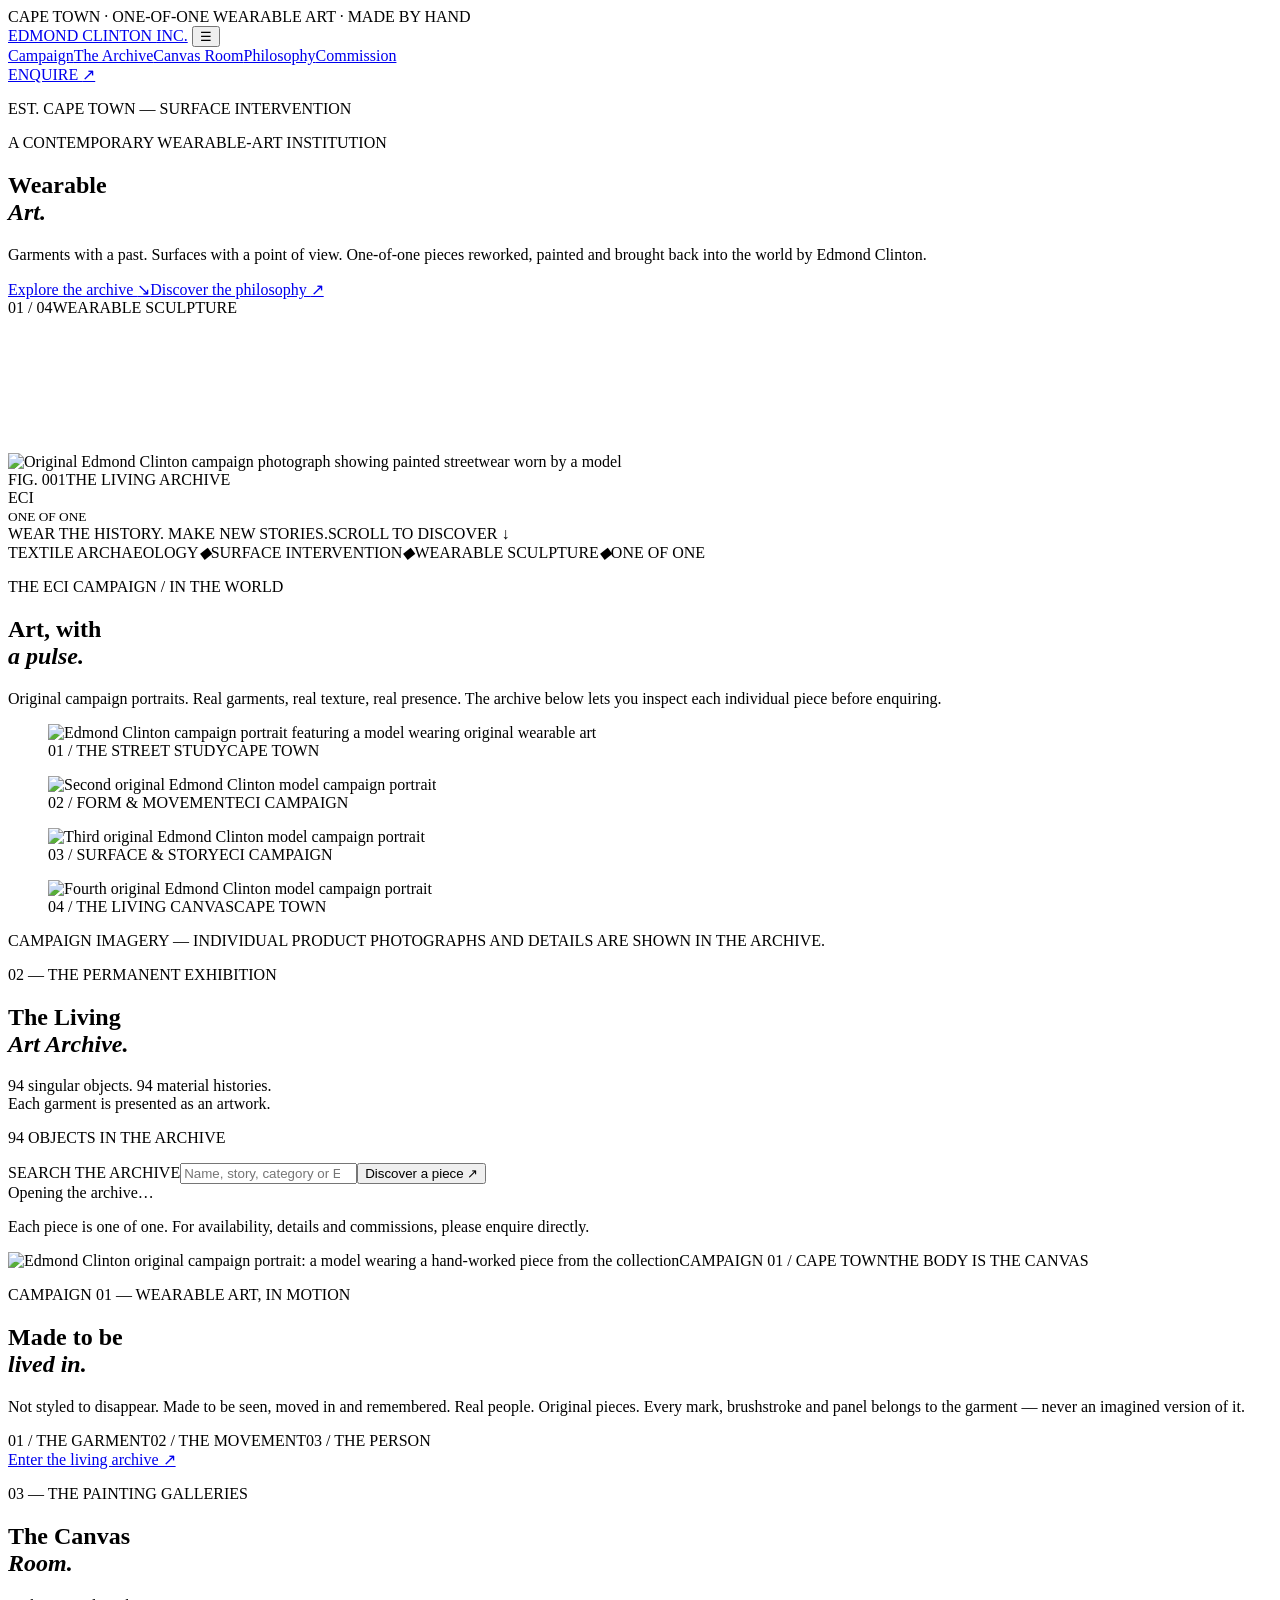
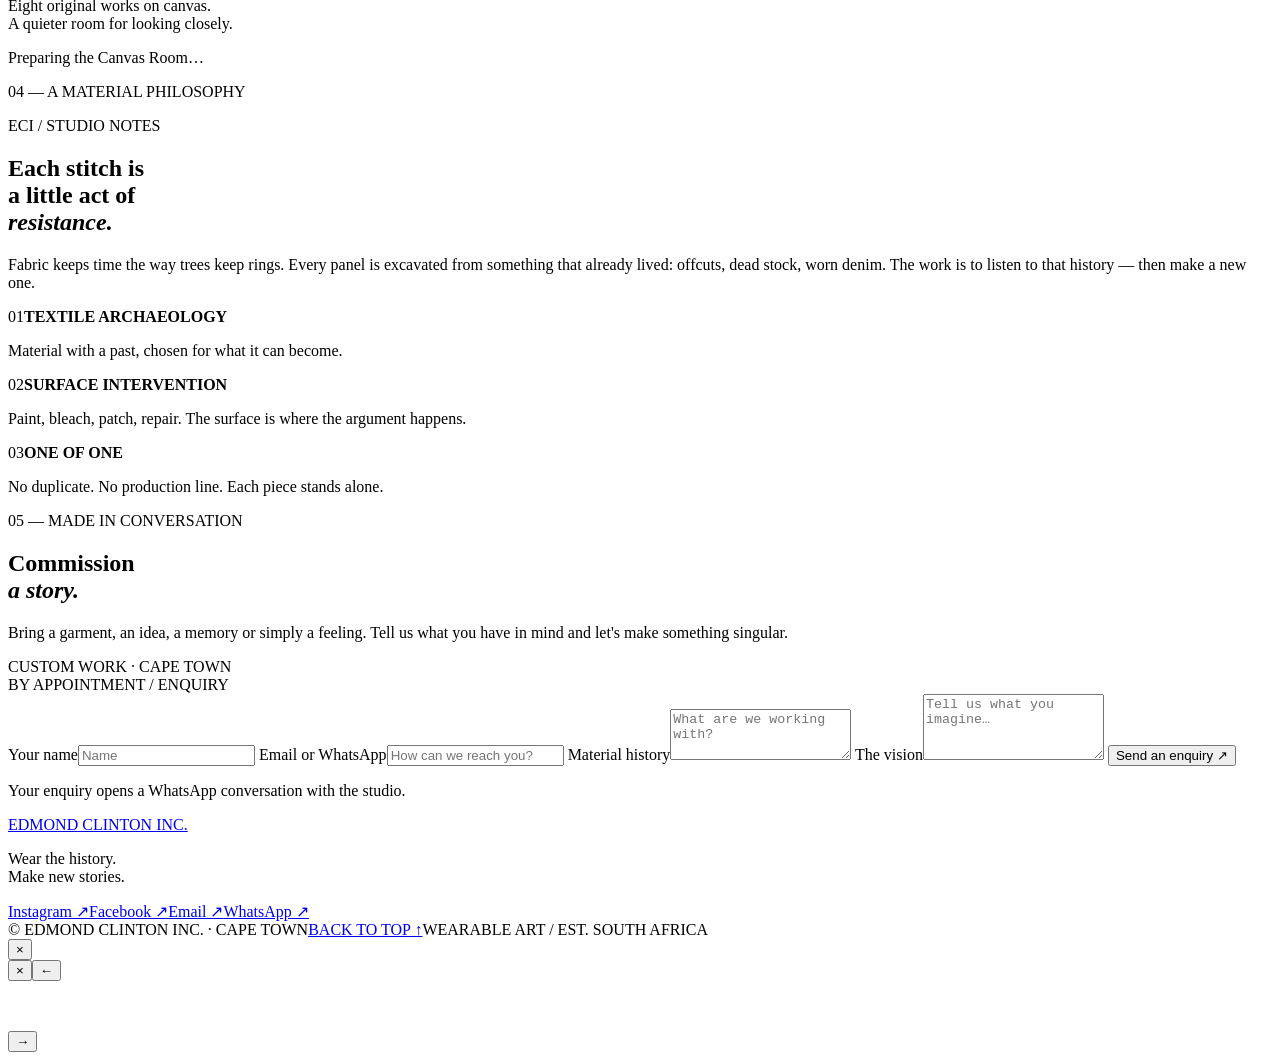
==== commit 53e56cdd: "Continue developing the individual product experience and the campaign gallery, keeping every design" ====
--- a/public/index.html
+++ b/public/index.html
@@ -100,5 +100,6 @@
 <footer class="site-footer" id="contact"><div class="footer-top"><a class="wordmark footer-wordmark" href="#top">EDMOND CLINTON <span>INC.</span></a><p>Wear the history.<br>Make new stories.</p><div class="footer-links"><a href="https://instagram.com/Bulkchaser1212" target="_blank" rel="noreferrer">Instagram ↗</a><a href="https://facebook.com/Bulkchaser" target="_blank" rel="noreferrer">Facebook ↗</a><a href="mailto:bulkchaser664@gmail.com">Email ↗</a><a href="https://wa.me/27736453141" target="_blank" rel="noreferrer">WhatsApp ↗</a></div></div><div class="footer-bottom"><span>© EDMOND CLINTON INC. · CAPE TOWN</span><a href="#top">BACK TO TOP ↑</a><span>WEARABLE ART / EST. SOUTH AFRICA</span></div></footer>
 
 <div class="product-modal" id="product-modal" aria-hidden="true"><button class="modal-close" aria-label="Close details">×</button><div class="modal-content" id="modal-content"></div></div>
+<div class="campaign-lightbox" id="campaign-lightbox" aria-hidden="true" role="dialog" aria-modal="true" aria-label="ECI campaign gallery"><button class="lightbox-close" id="campaign-close" aria-label="Close campaign gallery">×</button><button class="lightbox-nav lightbox-prev" id="campaign-prev" aria-label="Previous campaign photograph">←</button><figure class="lightbox-figure"><img id="campaign-lightbox-image" alt=""><figcaption><span id="campaign-lightbox-caption"></span><span id="campaign-lightbox-count"></span></figcaption></figure><button class="lightbox-nav lightbox-next" id="campaign-next" aria-label="Next campaign photograph">→</button></div>
 </body>
 </html>
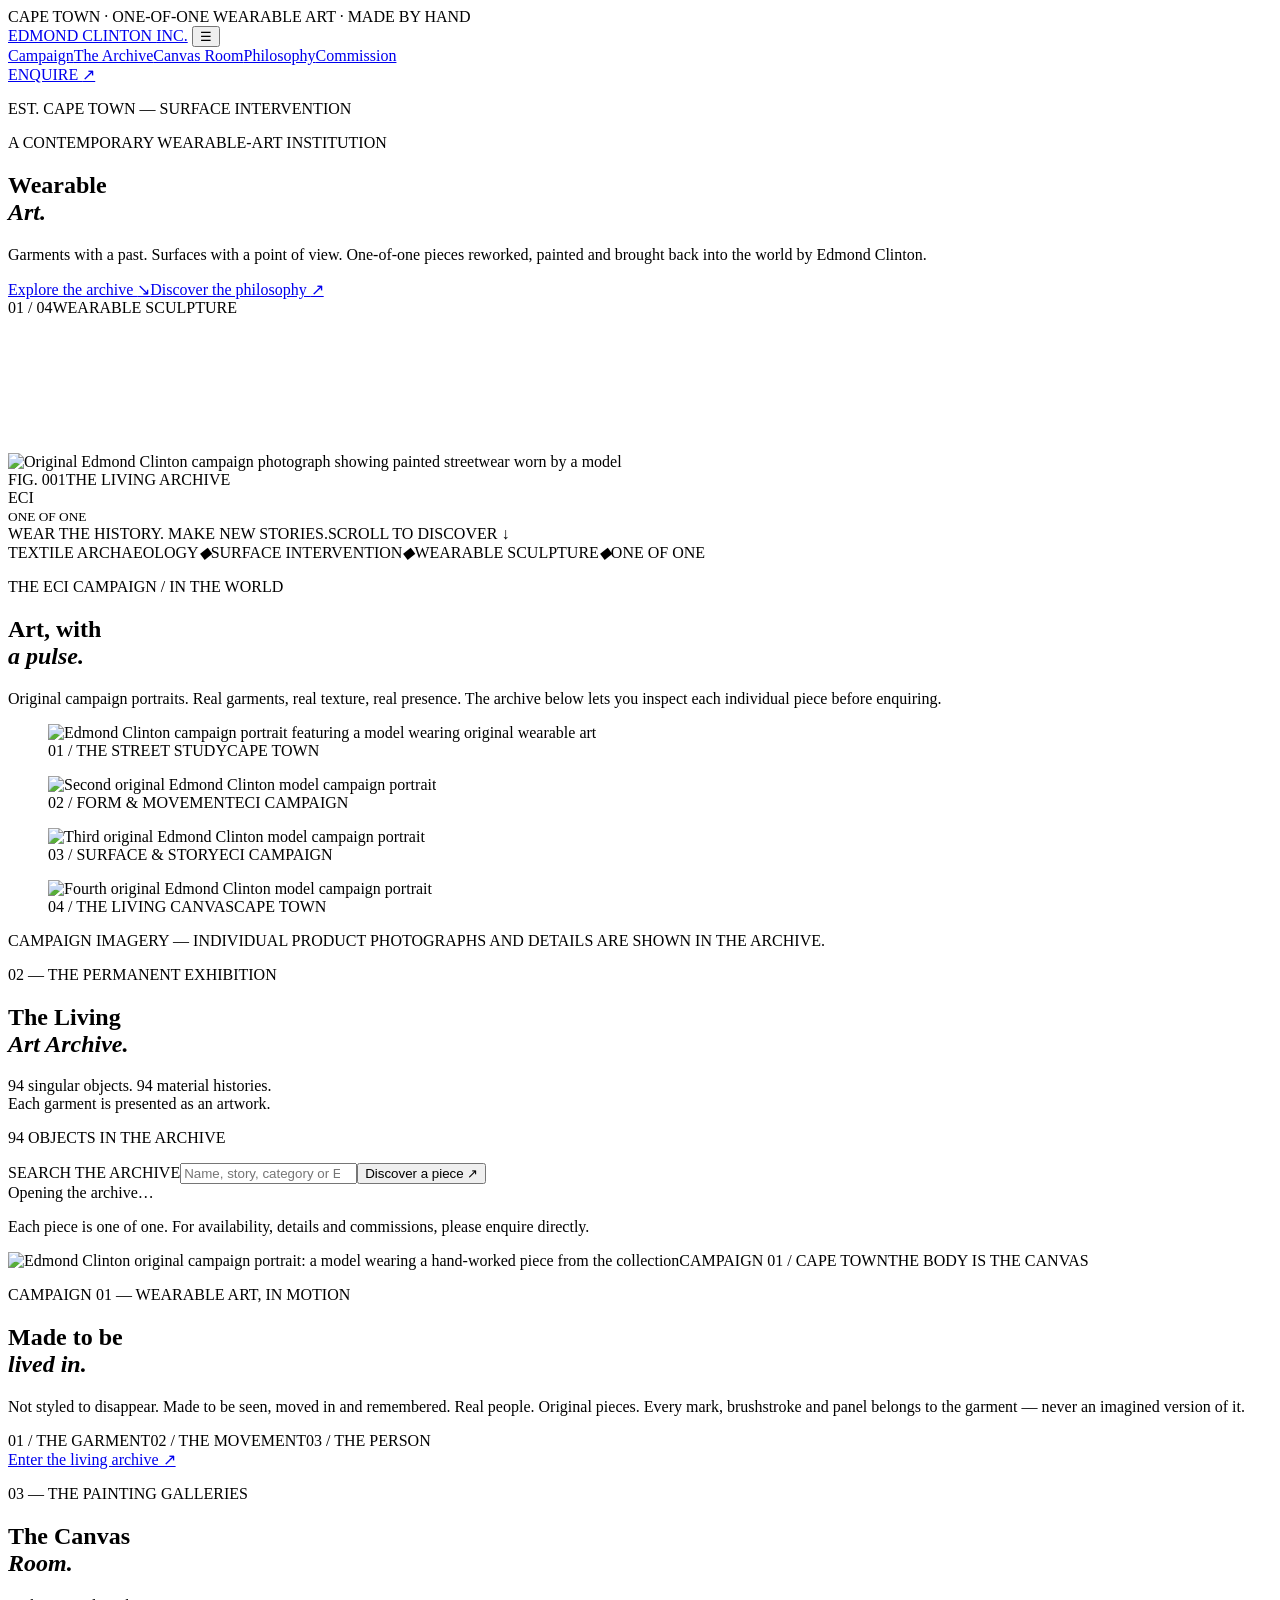
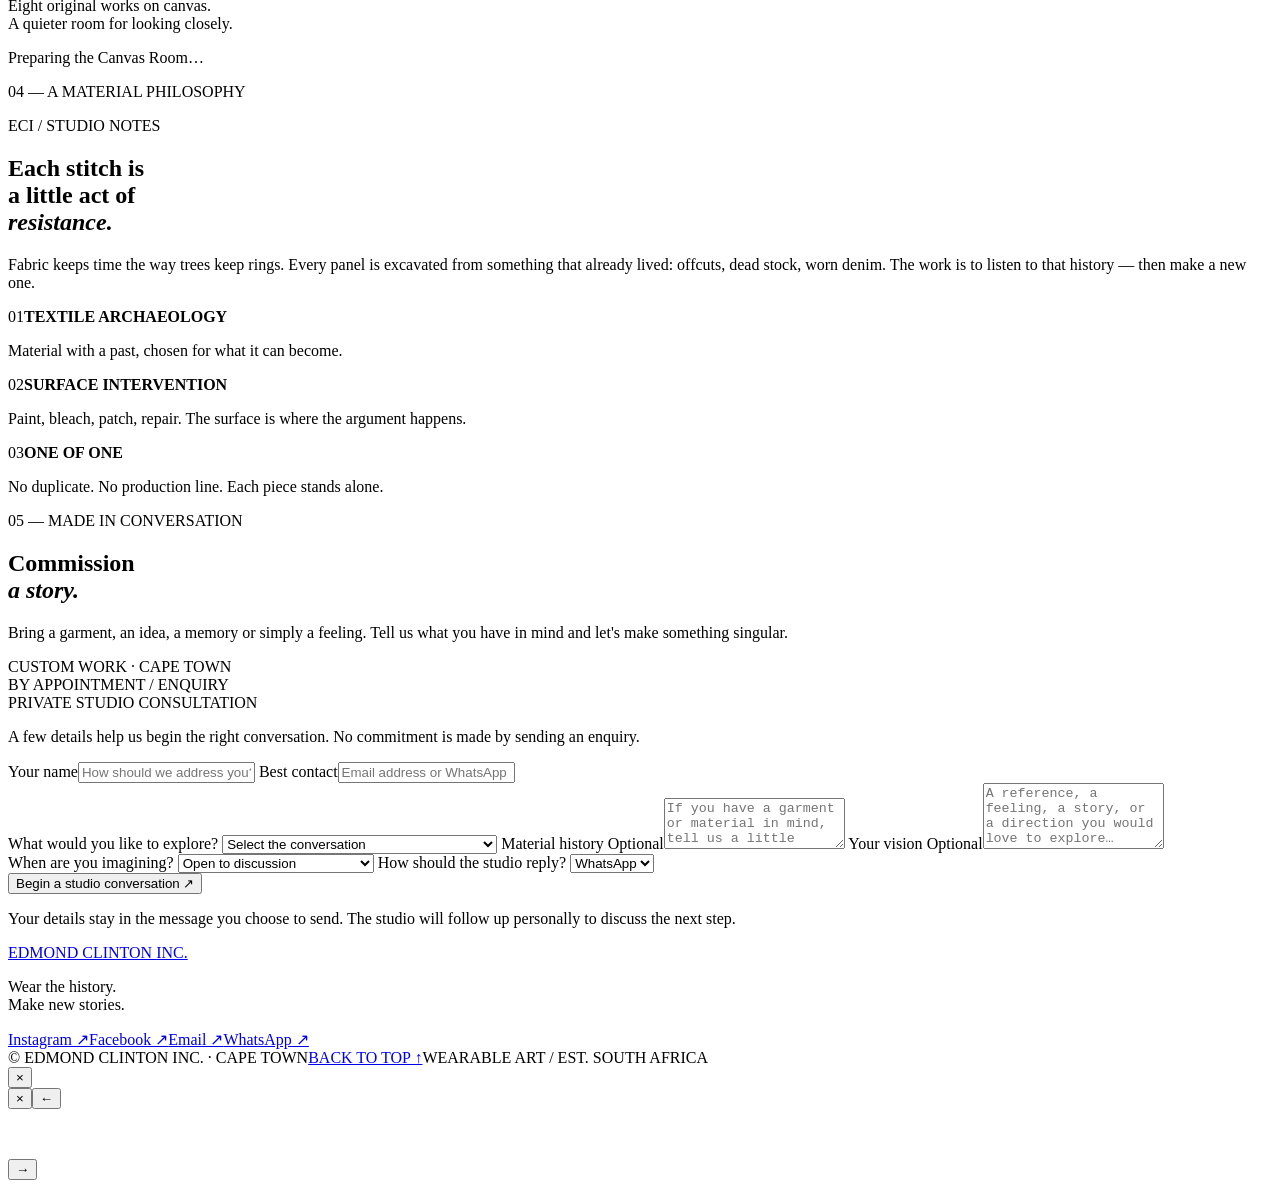
==== commit c485d82e: "Improve product descriptions and make the studio enquiry experience feel like a premium personal con" ====
--- a/public/index.html
+++ b/public/index.html
@@ -88,12 +88,33 @@
   <section class="commission-section" id="commission">
     <div class="commission-intro"><p class="eyebrow">05 — MADE IN CONVERSATION</p><h2>Commission<br><em>a story.</em></h2><p>Bring a garment, an idea, a memory or simply a feeling. Tell us what you have in mind and let's make something singular.</p><div class="commission-note">CUSTOM WORK · CAPE TOWN<br>BY APPOINTMENT / ENQUIRY</div></div>
     <form class="commission-form" id="commission-form">
-      <label>Your name<input name="name" required placeholder="Name"></label>
-      <label>Email or WhatsApp<input name="contact" required placeholder="How can we reach you?"></label>
-      <label>Material history<textarea name="material" rows="3" placeholder="What are we working with?"></textarea></label>
-      <label>The vision<textarea name="vision" rows="4" placeholder="Tell us what you imagine…"></textarea></label>
-      <button class="button button-light" type="submit">Send an enquiry <span>↗</span></button>
-      <p class="form-note">Your enquiry opens a WhatsApp conversation with the studio.</p>
+      <div class="consultation-heading"><span>PRIVATE STUDIO CONSULTATION</span><p>A few details help us begin the right conversation. No commitment is made by sending an enquiry.</p></div>
+      <div class="consultation-row">
+        <label>Your name<input name="name" autocomplete="name" required placeholder="How should we address you?"></label>
+        <label>Best contact<input name="contact" autocomplete="email" required placeholder="Email address or WhatsApp number"></label>
+      </div>
+      <label>What would you like to explore?
+        <select name="project" required>
+          <option value="" selected disabled>Select the conversation</option>
+          <option>Commission a new wearable-art piece</option>
+          <option>Transform a garment I already own</option>
+          <option>Enquire about a piece in the Living Archive</option>
+          <option>Discuss an original canvas or artwork</option>
+          <option>Something else / not sure yet</option>
+        </select>
+      </label>
+      <label>Material history <span class="field-hint">Optional</span><textarea name="material" rows="3" placeholder="If you have a garment or material in mind, tell us a little about it."></textarea></label>
+      <label>Your vision <span class="field-hint">Optional</span><textarea name="vision" rows="4" placeholder="A reference, a feeling, a story, or a direction you would love to explore…"></textarea></label>
+      <div class="consultation-row">
+        <label>When are you imagining?
+          <select name="timeline"><option value="Open to discussion" selected>Open to discussion</option><option>As soon as practical</option><option>Within the next 1–3 months</option><option>Further ahead / just exploring</option></select>
+        </label>
+        <label>How should the studio reply?
+          <select name="reply"><option value="WhatsApp" selected>WhatsApp</option><option value="Email">Email</option></select>
+        </label>
+      </div>
+      <button class="button button-light consultation-submit" type="submit">Begin a studio conversation <span>↗</span></button>
+      <p class="form-note">Your details stay in the message you choose to send. The studio will follow up personally to discuss the next step.</p>
     </form>
   </section>
 </main>
